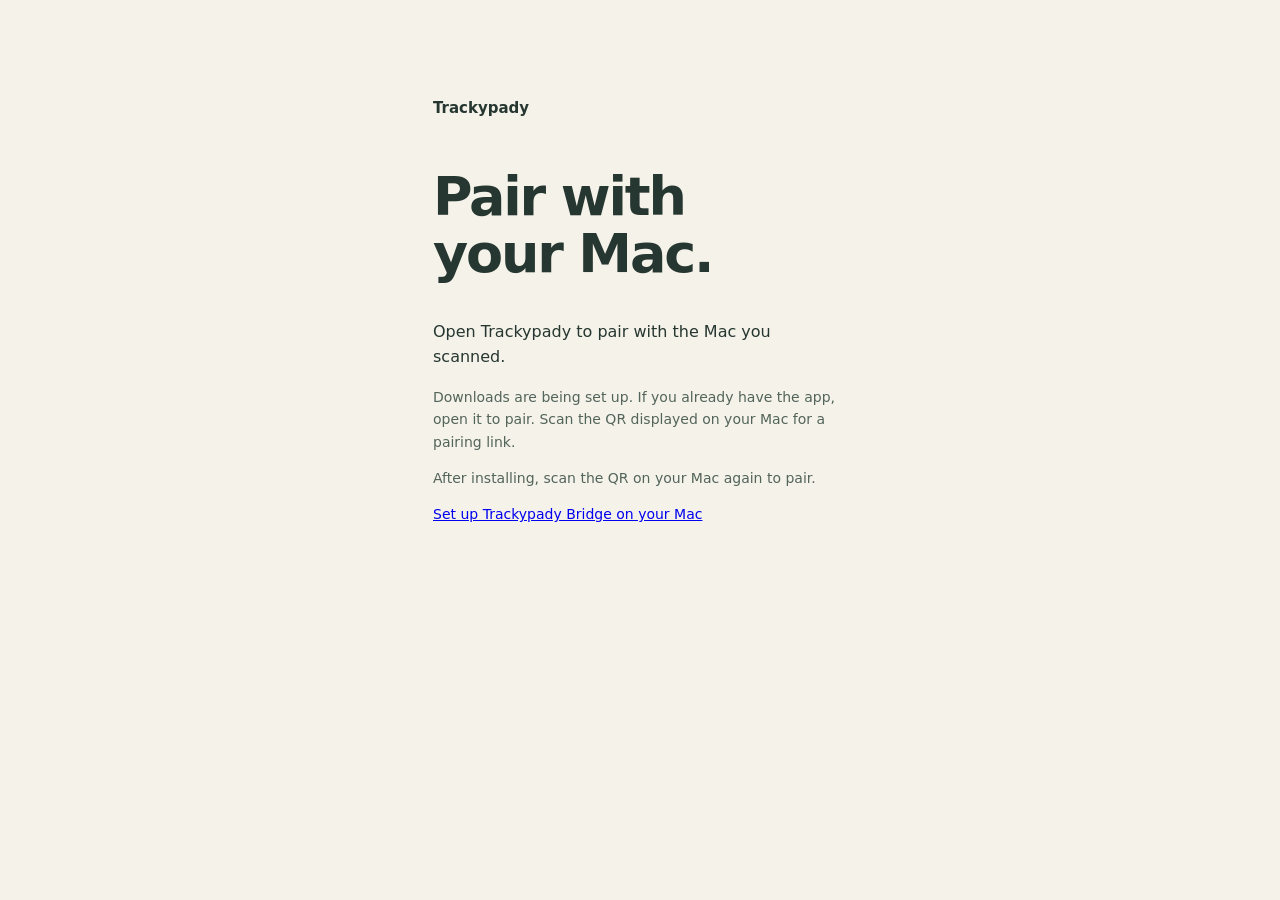
==== pair/index.html @ 406e5d20 "Publish Trackypady setup and pairing pages" ====
<!doctype html>
<html lang="en">
<head>
  <meta charset="utf-8">
  <meta name="viewport" content="width=device-width, initial-scale=1">
  <meta name="referrer" content="no-referrer">
  <meta http-equiv="Content-Security-Policy" content="default-src 'none'; script-src 'self'; style-src 'self'; base-uri 'none'; form-action 'none'">
  <title>Pair your iPhone · Trackypady</title>
  <link rel="stylesheet" href="./style.css">
  <script src="./config.js" defer></script>
  <script src="./pair.js" defer></script>
</head>
<body>
  <main>
    <p class="brand">Trackypady</p>
    <h1>Pair with<br>your Mac.</h1>
    <p>Open Trackypady to pair with the Mac you scanned.</p>
    <a id="open-app" class="button" hidden>Open Trackypady</a>
    <a id="download" class="button secondary" hidden rel="noreferrer">Download with TestFlight</a>
    <p id="status" role="status">Checking your pairing link…</p>
    <p class="help">After installing, scan the QR on your Mac again to pair.</p>
    <noscript>Enable JavaScript to open the pairing link, or scan the Mac QR inside Trackypady.</noscript>
    <p class="help"><a href="../">Set up Trackypady Bridge on your Mac</a></p>
  </main>
</body>
</html>
---- pair/style.css ----
:root { font-family: "Inter", system-ui, sans-serif; color: #263630; background: #f4f2e9; color-scheme: light; }
* { box-sizing: border-box; }
body { margin: 0; }
main { max-width: 470px; margin: 0 auto; padding: clamp(32px, 9vh, 90px) 28px 40px; }
.brand { font-size: 15px; font-weight: 600; margin-bottom: 48px; }
h1 { font-size: clamp(38px, 10vw, 54px); line-height: 1.06; letter-spacing: -0.04em; font-weight: 600; }
p { line-height: 1.6; }
.button { display: block; padding: 16px 20px; border-radius: 14px; margin: 16px 0; text-align: center; background: #263630; color: #fff; text-decoration: none; font-weight: 600; }
.secondary { background: transparent; color: #263630; border: 1px solid #84978c; }
[hidden] { display: none !important; }
.help, #status { font-size: 14px; color: #53645a; }
a:focus-visible { outline: 3px solid #478a67; outline-offset: 4px; }
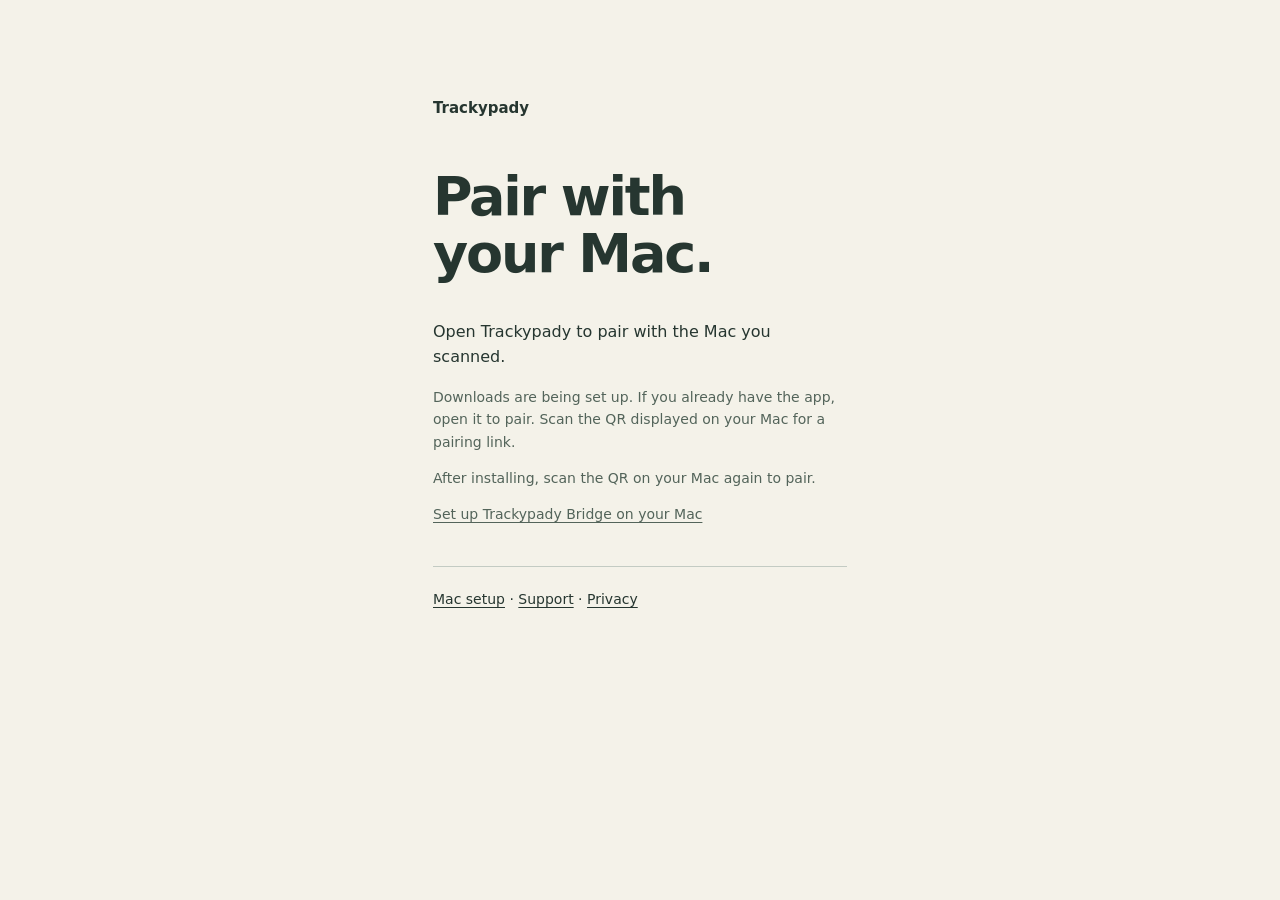
==== commit 82a6b8c5: "Add release setup, support and privacy pages" ====
--- a/pair/index.html
+++ b/pair/index.html
@@ -21,6 +21,7 @@
     <p class="help">After installing, scan the QR on your Mac again to pair.</p>
     <noscript>Enable JavaScript to open the pairing link, or scan the Mac QR inside Trackypady.</noscript>
     <p class="help"><a href="../">Set up Trackypady Bridge on your Mac</a></p>
+    <footer><a href="/trackypady/">Mac setup</a> · <a href="/trackypady/support/">Support</a> · <a href="/trackypady/privacy/">Privacy</a></footer>
   </main>
 </body>
 </html>
--- a/pair/style.css
+++ b/pair/style.css
@@ -10,3 +10,10 @@
 [hidden] { display: none !important; }
 .help, #status { font-size: 14px; color: #53645a; }
 a:focus-visible { outline: 3px solid #478a67; outline-offset: 4px; }
+
+.document { max-width: 720px; padding-top: 44px; }
+.document .brand { margin-bottom: 32px; }
+h2 { margin-top: 30px; font-size: 22px; line-height: 1.3; }
+li { line-height: 1.65; margin: 10px 0; }
+a { color: inherit; text-underline-offset: 3px; }
+footer { border-top: 1px solid #c3cbc3; margin-top: 40px; padding-top: 20px; font-size: 14px; line-height: 1.8; }
